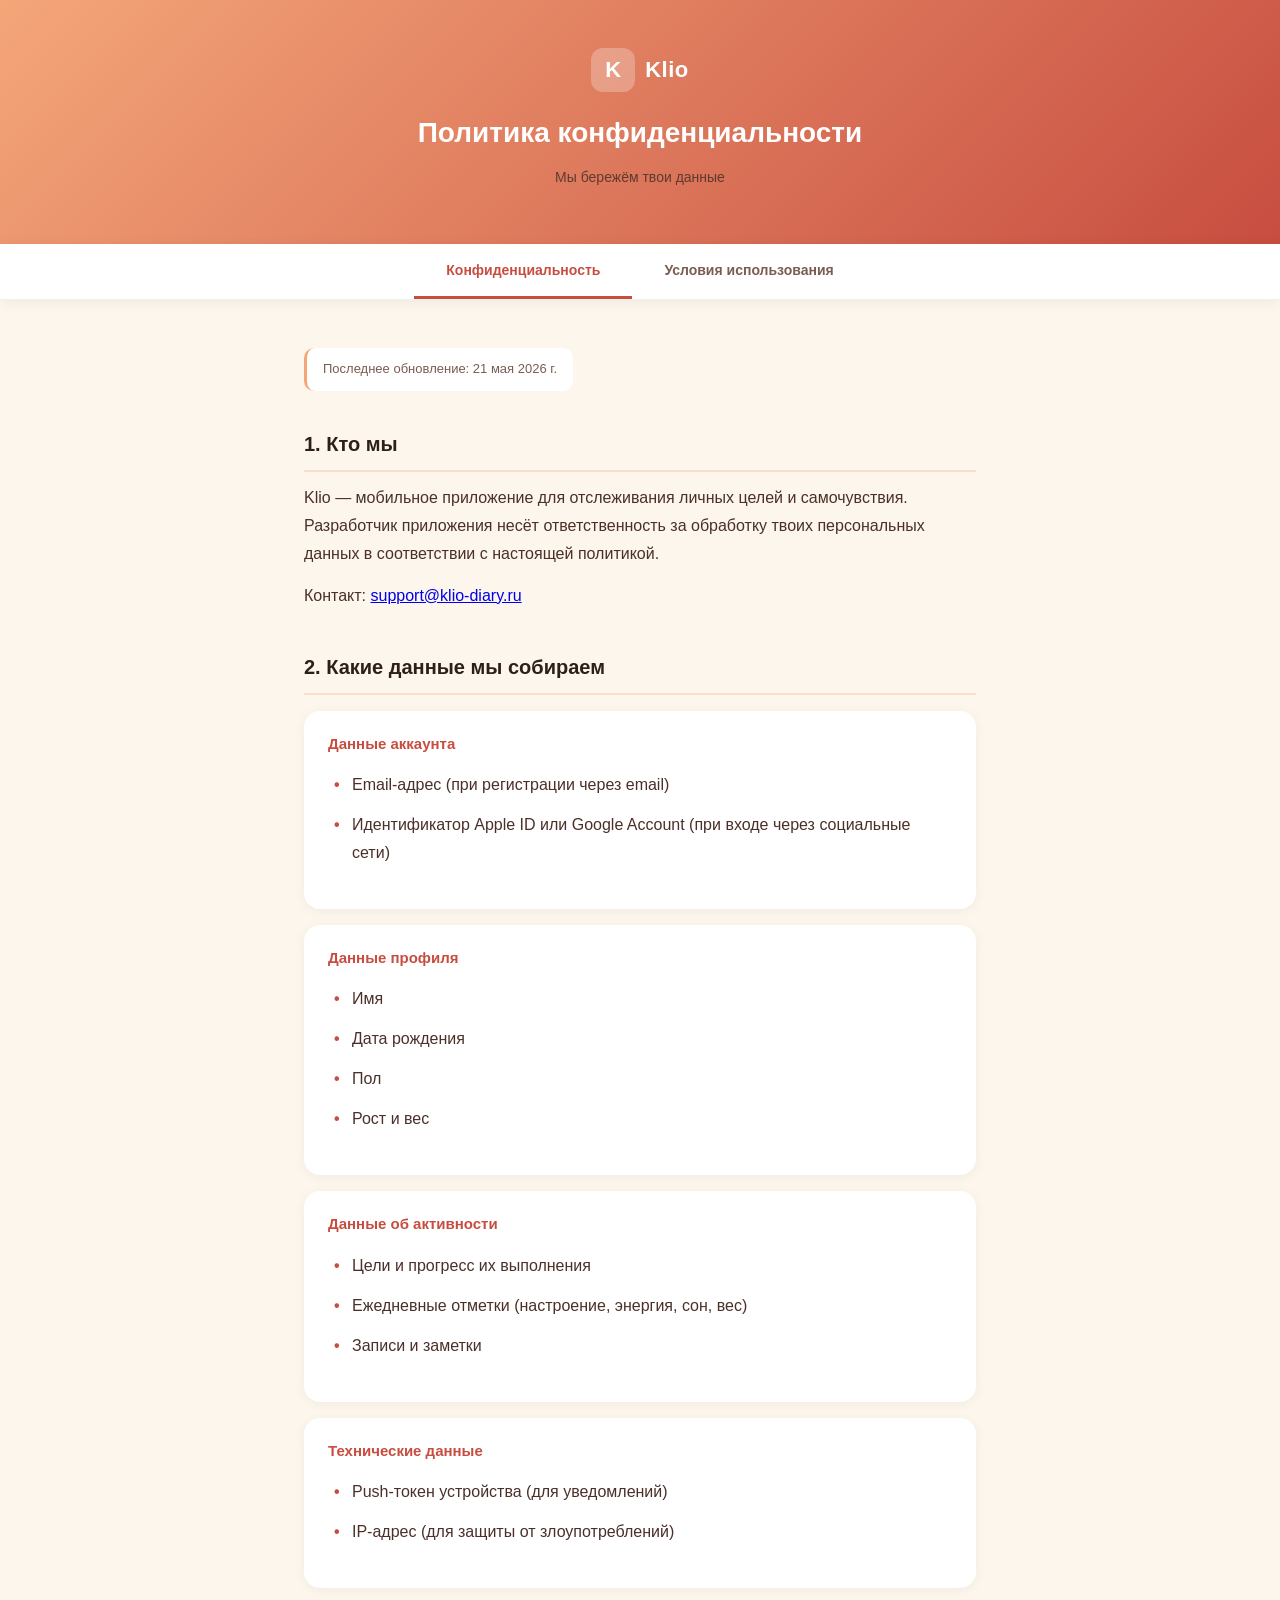
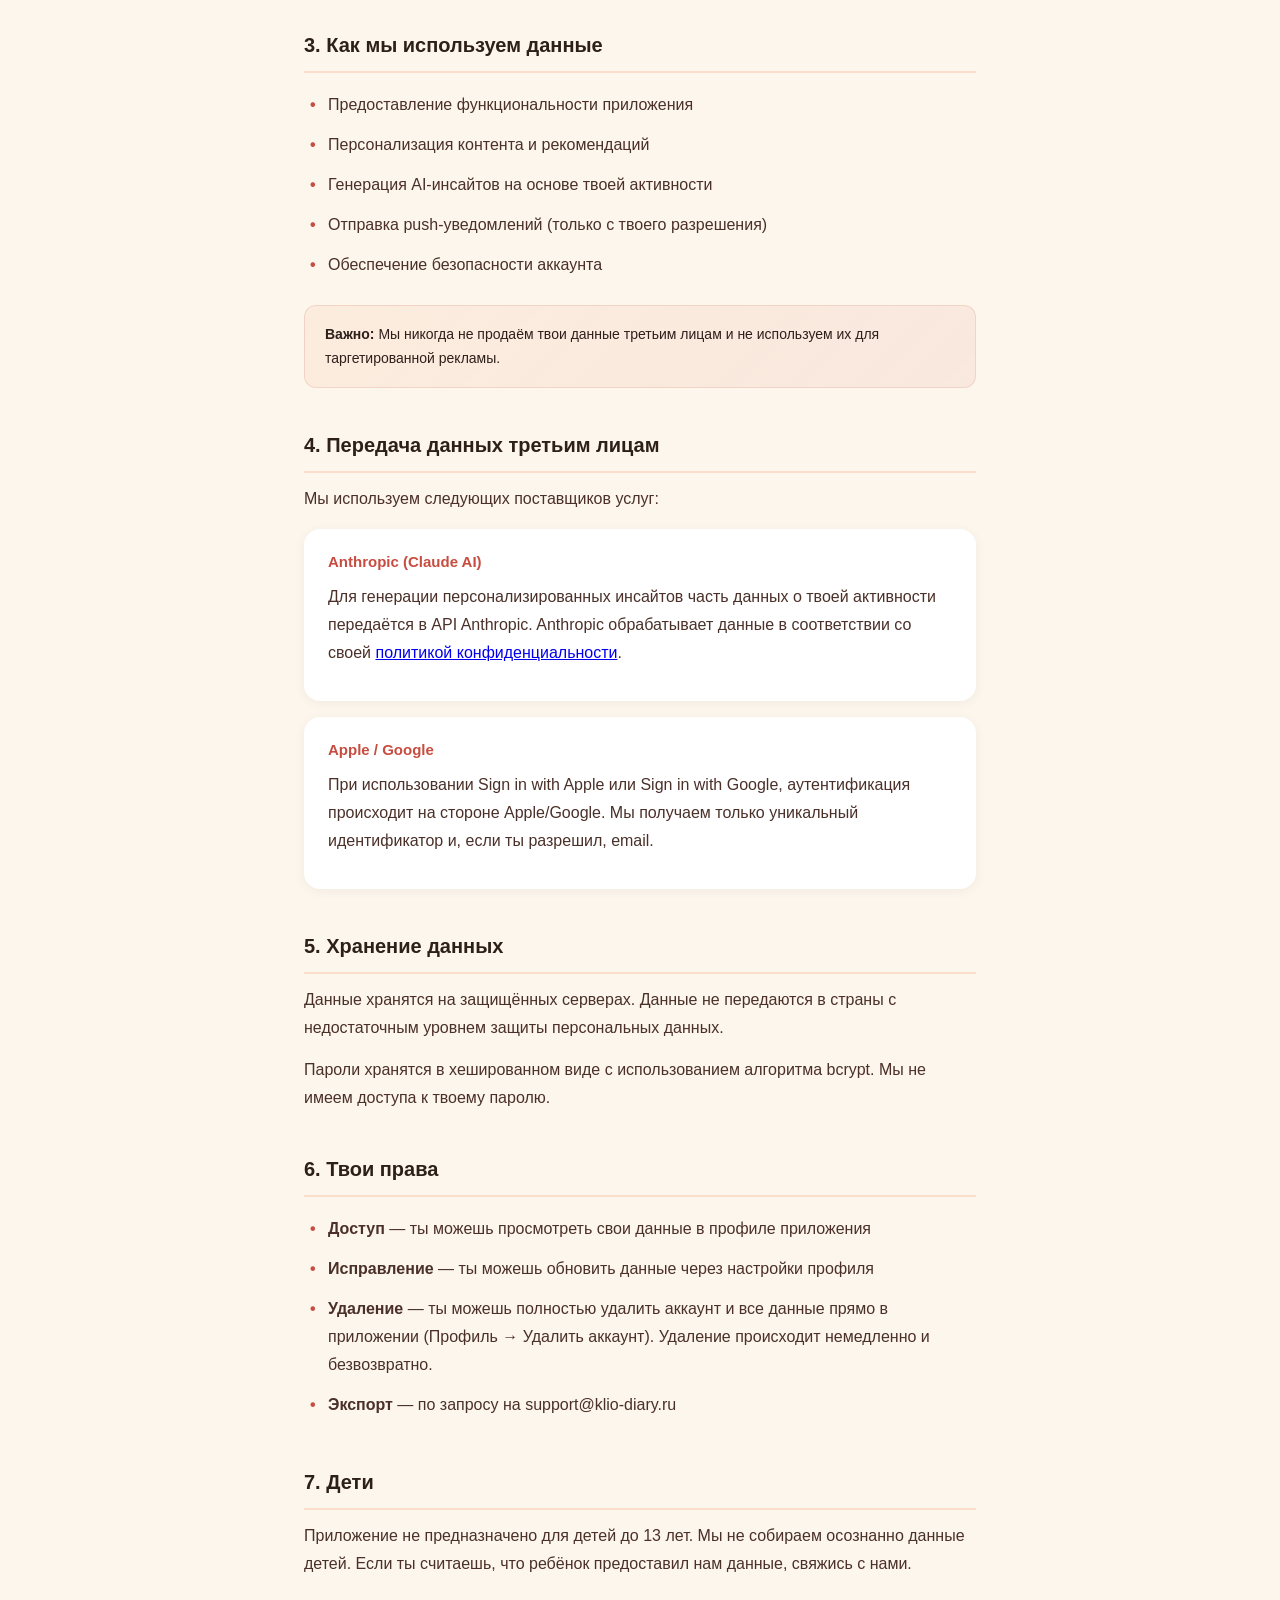
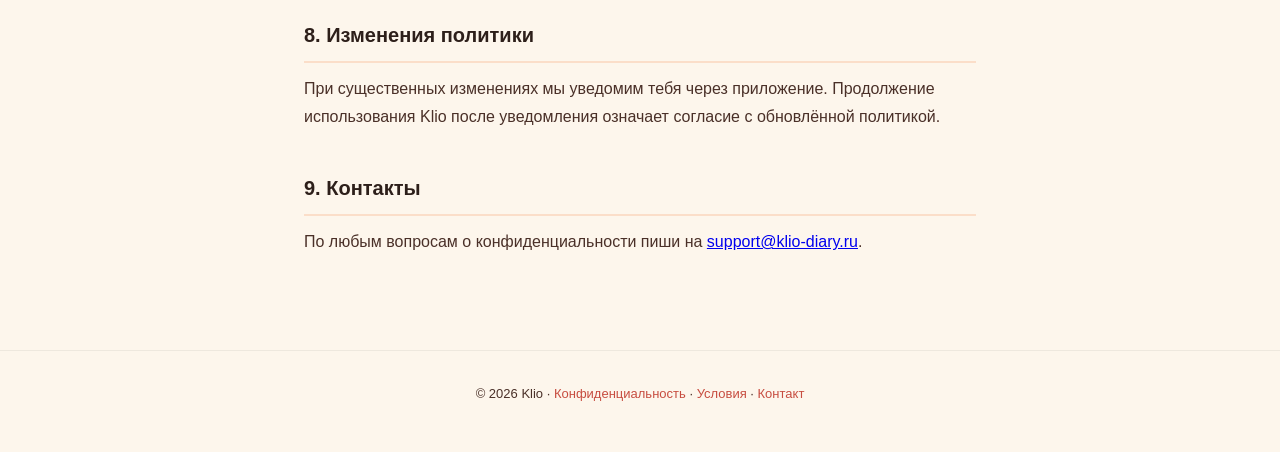
==== privacy.html @ 18bcad59 "Add Privacy Policy and Terms of Service" ====
<!DOCTYPE html>
<html lang="ru">
<head>
  <meta charset="UTF-8">
  <meta name="viewport" content="width=device-width, initial-scale=1.0">
  <title>Политика конфиденциальности — Klio</title>
  <link rel="stylesheet" href="style.css">
</head>
<body>

<header>
  <a class="logo" href="index.html">
    <div class="logo-icon">K</div>
    <span class="logo-name">Klio</span>
  </a>
  <h1>Политика конфиденциальности</h1>
  <p class="subtitle">Мы бережём твои данные</p>
</header>

<nav>
  <a href="privacy.html" class="active">Конфиденциальность</a>
  <a href="terms.html">Условия использования</a>
</nav>

<div class="container">
  <span class="updated">Последнее обновление: 21 мая 2026 г.</span>

  <h2>1. Кто мы</h2>
  <p>Klio — мобильное приложение для отслеживания личных целей и самочувствия. Разработчик приложения несёт ответственность за обработку твоих персональных данных в соответствии с настоящей политикой.</p>
  <p>Контакт: <a href="mailto:support@klio-diary.ru">support@klio-diary.ru</a></p>

  <h2>2. Какие данные мы собираем</h2>

  <div class="card">
    <h3>Данные аккаунта</h3>
    <ul>
      <li>Email-адрес (при регистрации через email)</li>
      <li>Идентификатор Apple ID или Google Account (при входе через социальные сети)</li>
    </ul>
  </div>

  <div class="card">
    <h3>Данные профиля</h3>
    <ul>
      <li>Имя</li>
      <li>Дата рождения</li>
      <li>Пол</li>
      <li>Рост и вес</li>
    </ul>
  </div>

  <div class="card">
    <h3>Данные об активности</h3>
    <ul>
      <li>Цели и прогресс их выполнения</li>
      <li>Ежедневные отметки (настроение, энергия, сон, вес)</li>
      <li>Записи и заметки</li>
    </ul>
  </div>

  <div class="card">
    <h3>Технические данные</h3>
    <ul>
      <li>Push-токен устройства (для уведомлений)</li>
      <li>IP-адрес (для защиты от злоупотреблений)</li>
    </ul>
  </div>

  <h2>3. Как мы используем данные</h2>
  <ul>
    <li>Предоставление функциональности приложения</li>
    <li>Персонализация контента и рекомендаций</li>
    <li>Генерация AI-инсайтов на основе твоей активности</li>
    <li>Отправка push-уведомлений (только с твоего разрешения)</li>
    <li>Обеспечение безопасности аккаунта</li>
  </ul>

  <div class="highlight">
    <strong>Важно:</strong> Мы никогда не продаём твои данные третьим лицам и не используем их для таргетированной рекламы.
  </div>

  <h2>4. Передача данных третьим лицам</h2>
  <p>Мы используем следующих поставщиков услуг:</p>

  <div class="card">
    <h3>Anthropic (Claude AI)</h3>
    <p>Для генерации персонализированных инсайтов часть данных о твоей активности передаётся в API Anthropic. Anthropic обрабатывает данные в соответствии со своей <a href="https://www.anthropic.com/privacy" target="_blank">политикой конфиденциальности</a>.</p>
  </div>

  <div class="card">
    <h3>Apple / Google</h3>
    <p>При использовании Sign in with Apple или Sign in with Google, аутентификация происходит на стороне Apple/Google. Мы получаем только уникальный идентификатор и, если ты разрешил, email.</p>
  </div>

  <h2>5. Хранение данных</h2>
  <p>Данные хранятся на защищённых серверах. Данные не передаются в страны с недостаточным уровнем защиты персональных данных.</p>
  <p>Пароли хранятся в хешированном виде с использованием алгоритма bcrypt. Мы не имеем доступа к твоему паролю.</p>

  <h2>6. Твои права</h2>
  <ul>
    <li><strong>Доступ</strong> — ты можешь просмотреть свои данные в профиле приложения</li>
    <li><strong>Исправление</strong> — ты можешь обновить данные через настройки профиля</li>
    <li><strong>Удаление</strong> — ты можешь полностью удалить аккаунт и все данные прямо в приложении (Профиль → Удалить аккаунт). Удаление происходит немедленно и безвозвратно.</li>
    <li><strong>Экспорт</strong> — по запросу на support@klio-diary.ru</li>
  </ul>

  <h2>7. Дети</h2>
  <p>Приложение не предназначено для детей до 13 лет. Мы не собираем осознанно данные детей. Если ты считаешь, что ребёнок предоставил нам данные, свяжись с нами.</p>

  <h2>8. Изменения политики</h2>
  <p>При существенных изменениях мы уведомим тебя через приложение. Продолжение использования Klio после уведомления означает согласие с обновлённой политикой.</p>

  <h2>9. Контакты</h2>
  <p>По любым вопросам о конфиденциальности пиши на <a href="mailto:support@klio-diary.ru">support@klio-diary.ru</a>.</p>
</div>

<footer>
  <p>© 2026 Klio · <a href="privacy.html">Конфиденциальность</a> · <a href="terms.html">Условия</a> · <a href="mailto:support@klio-diary.ru">Контакт</a></p>
</footer>

</body>
</html>
---- style.css ----
:root {
  --cream:     #FDF6EC;
  --peach:     #F4A679;
  --terracotta:#C74D40;
  --dark:      #2D1F1A;
  --muted:     #7A5C52;
}

* { box-sizing: border-box; margin: 0; padding: 0; }

body {
  font-family: -apple-system, BlinkMacSystemFont, "Segoe UI", sans-serif;
  background: var(--cream);
  color: var(--dark);
  line-height: 1.75;
}

header {
  background: linear-gradient(135deg, var(--peach), var(--terracotta));
  padding: 48px 24px 40px;
  text-align: center;
  color: white;
}

header .logo {
  display: inline-flex;
  align-items: center;
  gap: 10px;
  margin-bottom: 16px;
  text-decoration: none;
  color: white;
}

header .logo-icon {
  width: 44px; height: 44px;
  background: rgba(255,255,255,0.25);
  border-radius: 12px;
  display: flex; align-items: center; justify-content: center;
  font-size: 22px; font-weight: 800;
}

header .logo-name {
  font-size: 22px; font-weight: 700; letter-spacing: 0.5px;
}

header h1 {
  font-size: 28px; font-weight: 700;
  margin-bottom: 8px;
}

header p.subtitle {
  font-size: 14px; opacity: 0.85;
}

nav {
  display: flex; justify-content: center; gap: 0;
  background: white;
  border-bottom: 1px solid rgba(0,0,0,0.06);
  position: sticky; top: 0; z-index: 10;
  box-shadow: 0 2px 12px rgba(0,0,0,0.06);
}

nav a {
  padding: 14px 32px;
  font-size: 14px; font-weight: 600;
  color: var(--muted);
  text-decoration: none;
  border-bottom: 3px solid transparent;
  transition: all .2s;
}

nav a:hover, nav a.active {
  color: var(--terracotta);
  border-bottom-color: var(--terracotta);
}

.container {
  max-width: 720px;
  margin: 0 auto;
  padding: 48px 24px 80px;
}

.updated {
  font-size: 13px;
  color: var(--muted);
  margin-bottom: 36px;
  padding: 10px 16px;
  background: white;
  border-radius: 10px;
  border-left: 3px solid var(--peach);
  display: inline-block;
}

h2 {
  font-size: 20px; font-weight: 700;
  color: var(--dark);
  margin: 40px 0 12px;
  padding-bottom: 8px;
  border-bottom: 2px solid rgba(244,166,121,0.3);
}

h2:first-of-type { margin-top: 0; }

p { margin-bottom: 14px; color: #4A3028; }

ul {
  margin: 0 0 16px 0;
  padding-left: 0;
  list-style: none;
}

ul li {
  padding: 6px 0 6px 24px;
  position: relative;
  color: #4A3028;
}

ul li::before {
  content: "•";
  position: absolute; left: 6px;
  color: var(--terracotta);
  font-weight: 700;
}

.card {
  background: white;
  border-radius: 16px;
  padding: 20px 24px;
  margin: 16px 0;
  box-shadow: 0 2px 12px rgba(0,0,0,0.05);
}

.card h3 {
  font-size: 15px; font-weight: 700;
  margin-bottom: 8px;
  color: var(--terracotta);
}

.highlight {
  background: linear-gradient(135deg, rgba(244,166,121,0.12), rgba(199,77,64,0.08));
  border: 1px solid rgba(199,77,64,0.15);
  border-radius: 12px;
  padding: 16px 20px;
  margin: 20px 0;
  font-size: 14px;
}

footer {
  text-align: center;
  padding: 32px 24px;
  font-size: 13px;
  color: var(--muted);
  border-top: 1px solid rgba(0,0,0,0.06);
}

footer a { color: var(--terracotta); text-decoration: none; }
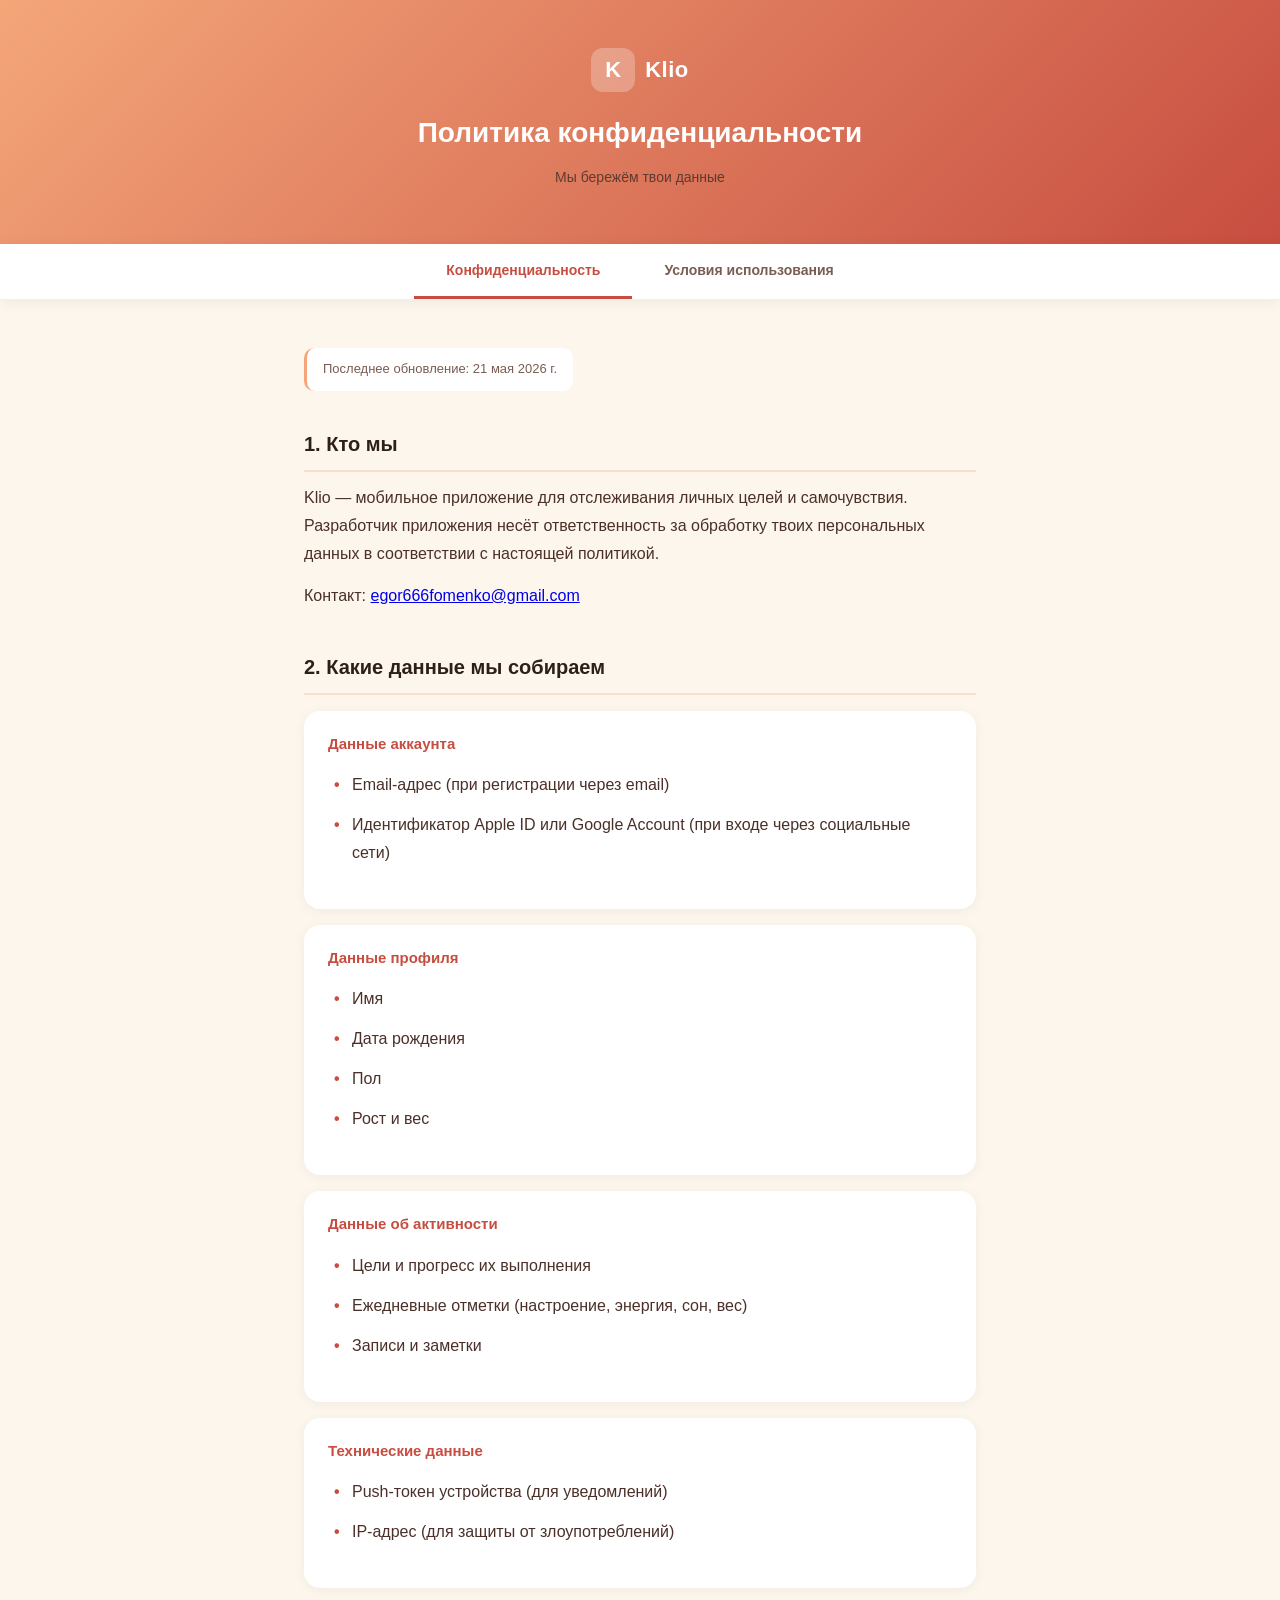
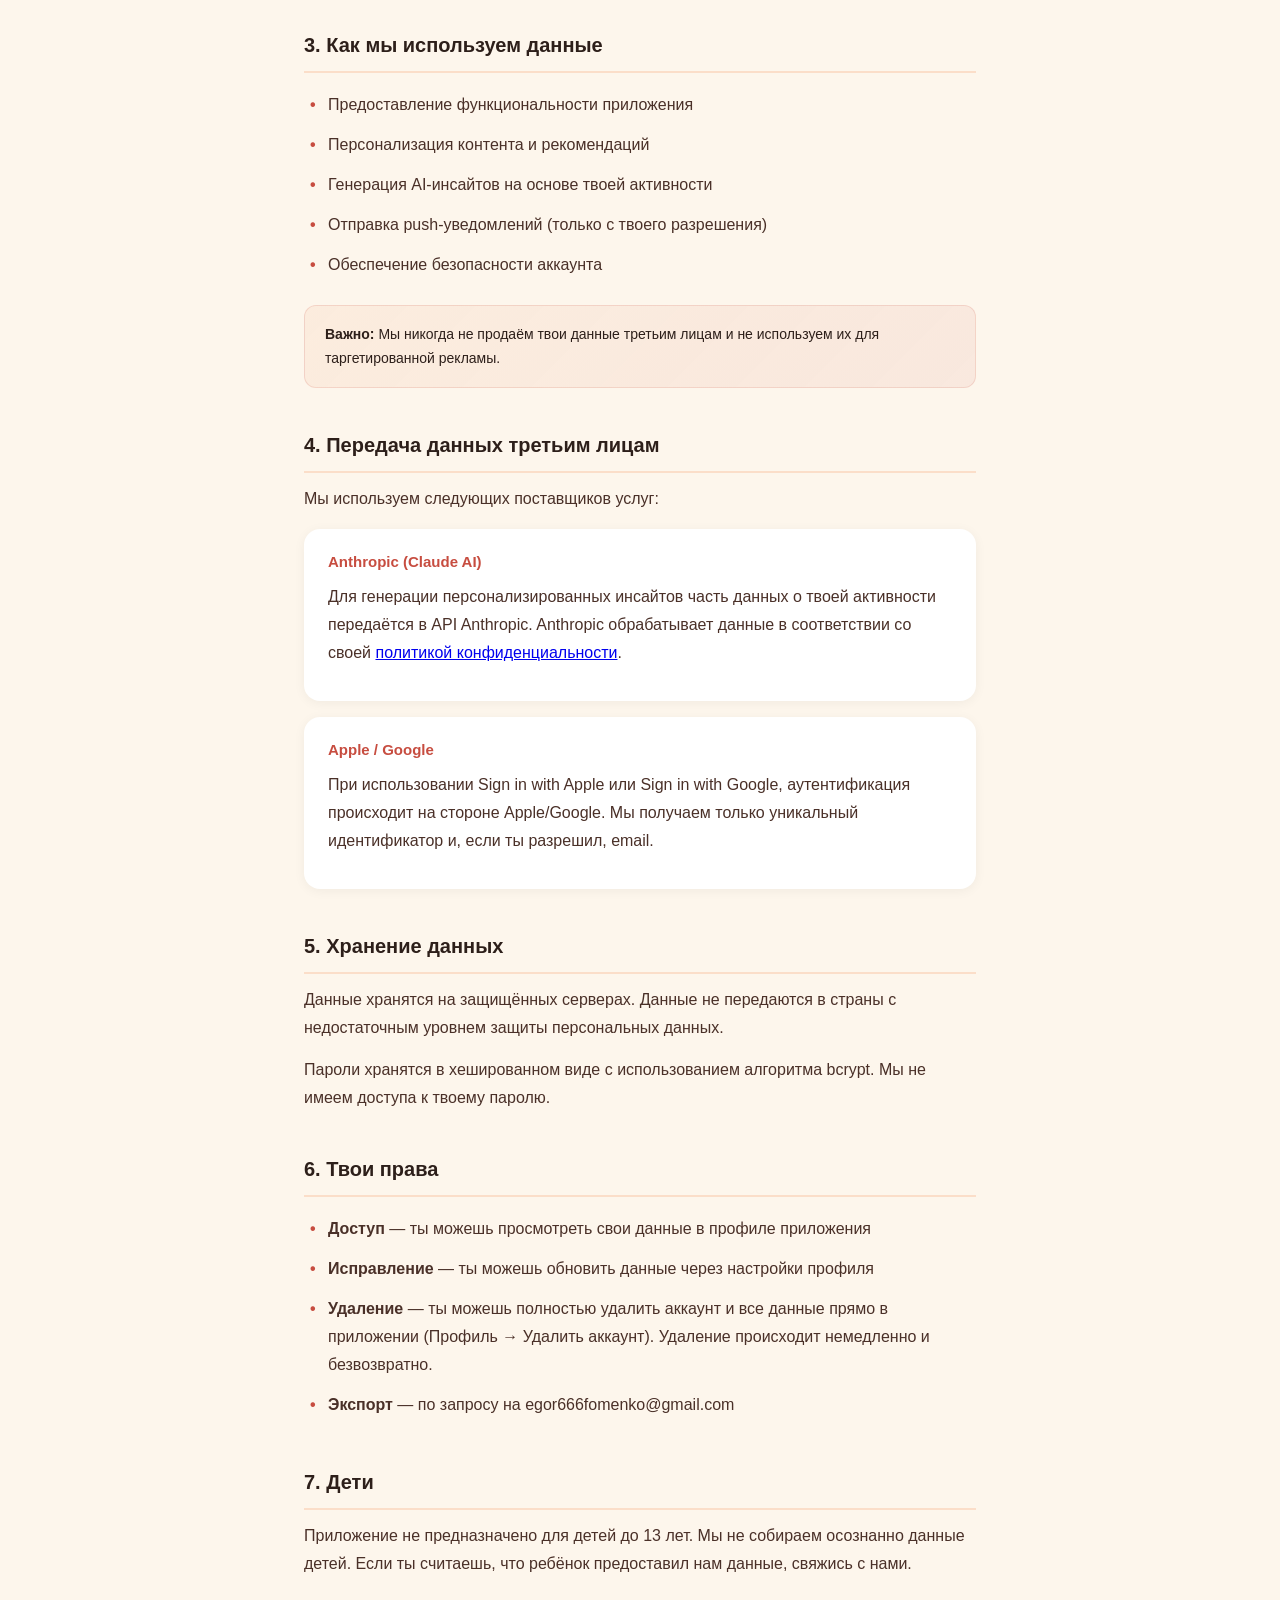
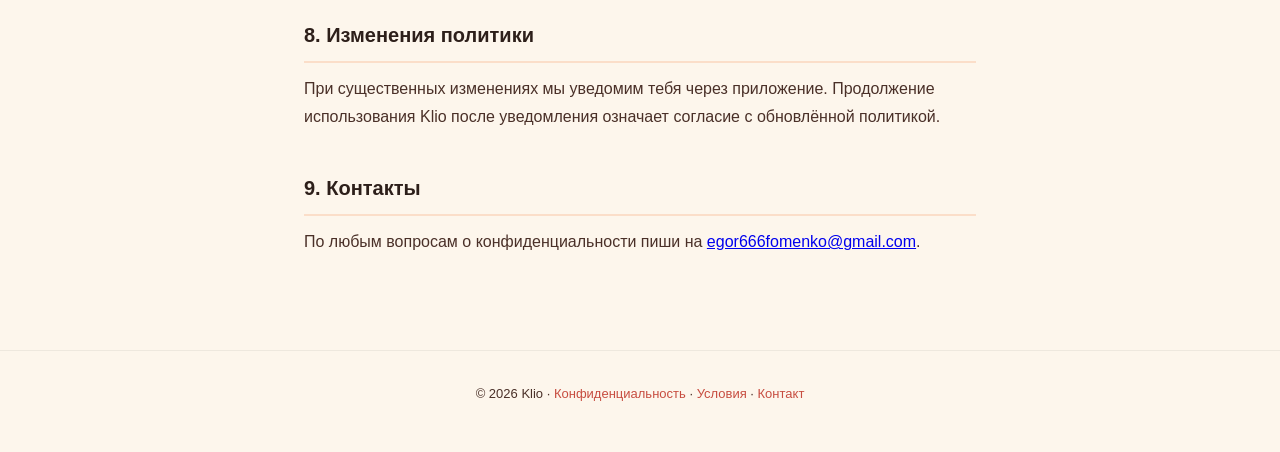
==== commit fa6ee079: "Set privacy/terms contact to egor666fomenko@gmail.com" ====
--- a/privacy.html
+++ b/privacy.html
@@ -27,7 +27,7 @@
 
   <h2>1. Кто мы</h2>
   <p>Klio — мобильное приложение для отслеживания личных целей и самочувствия. Разработчик приложения несёт ответственность за обработку твоих персональных данных в соответствии с настоящей политикой.</p>
-  <p>Контакт: <a href="mailto:support@klio-diary.ru">support@klio-diary.ru</a></p>
+  <p>Контакт: <a href="mailto:egor666fomenko@gmail.com">egor666fomenko@gmail.com</a></p>
 
   <h2>2. Какие данные мы собираем</h2>
 
@@ -101,7 +101,7 @@
     <li><strong>Доступ</strong> — ты можешь просмотреть свои данные в профиле приложения</li>
     <li><strong>Исправление</strong> — ты можешь обновить данные через настройки профиля</li>
     <li><strong>Удаление</strong> — ты можешь полностью удалить аккаунт и все данные прямо в приложении (Профиль → Удалить аккаунт). Удаление происходит немедленно и безвозвратно.</li>
-    <li><strong>Экспорт</strong> — по запросу на support@klio-diary.ru</li>
+    <li><strong>Экспорт</strong> — по запросу на egor666fomenko@gmail.com</li>
   </ul>
 
   <h2>7. Дети</h2>
@@ -111,11 +111,11 @@
   <p>При существенных изменениях мы уведомим тебя через приложение. Продолжение использования Klio после уведомления означает согласие с обновлённой политикой.</p>
 
   <h2>9. Контакты</h2>
-  <p>По любым вопросам о конфиденциальности пиши на <a href="mailto:support@klio-diary.ru">support@klio-diary.ru</a>.</p>
+  <p>По любым вопросам о конфиденциальности пиши на <a href="mailto:egor666fomenko@gmail.com">egor666fomenko@gmail.com</a>.</p>
 </div>
 
 <footer>
-  <p>© 2026 Klio · <a href="privacy.html">Конфиденциальность</a> · <a href="terms.html">Условия</a> · <a href="mailto:support@klio-diary.ru">Контакт</a></p>
+  <p>© 2026 Klio · <a href="privacy.html">Конфиденциальность</a> · <a href="terms.html">Условия</a> · <a href="mailto:egor666fomenko@gmail.com">Контакт</a></p>
 </footer>
 
 </body>
